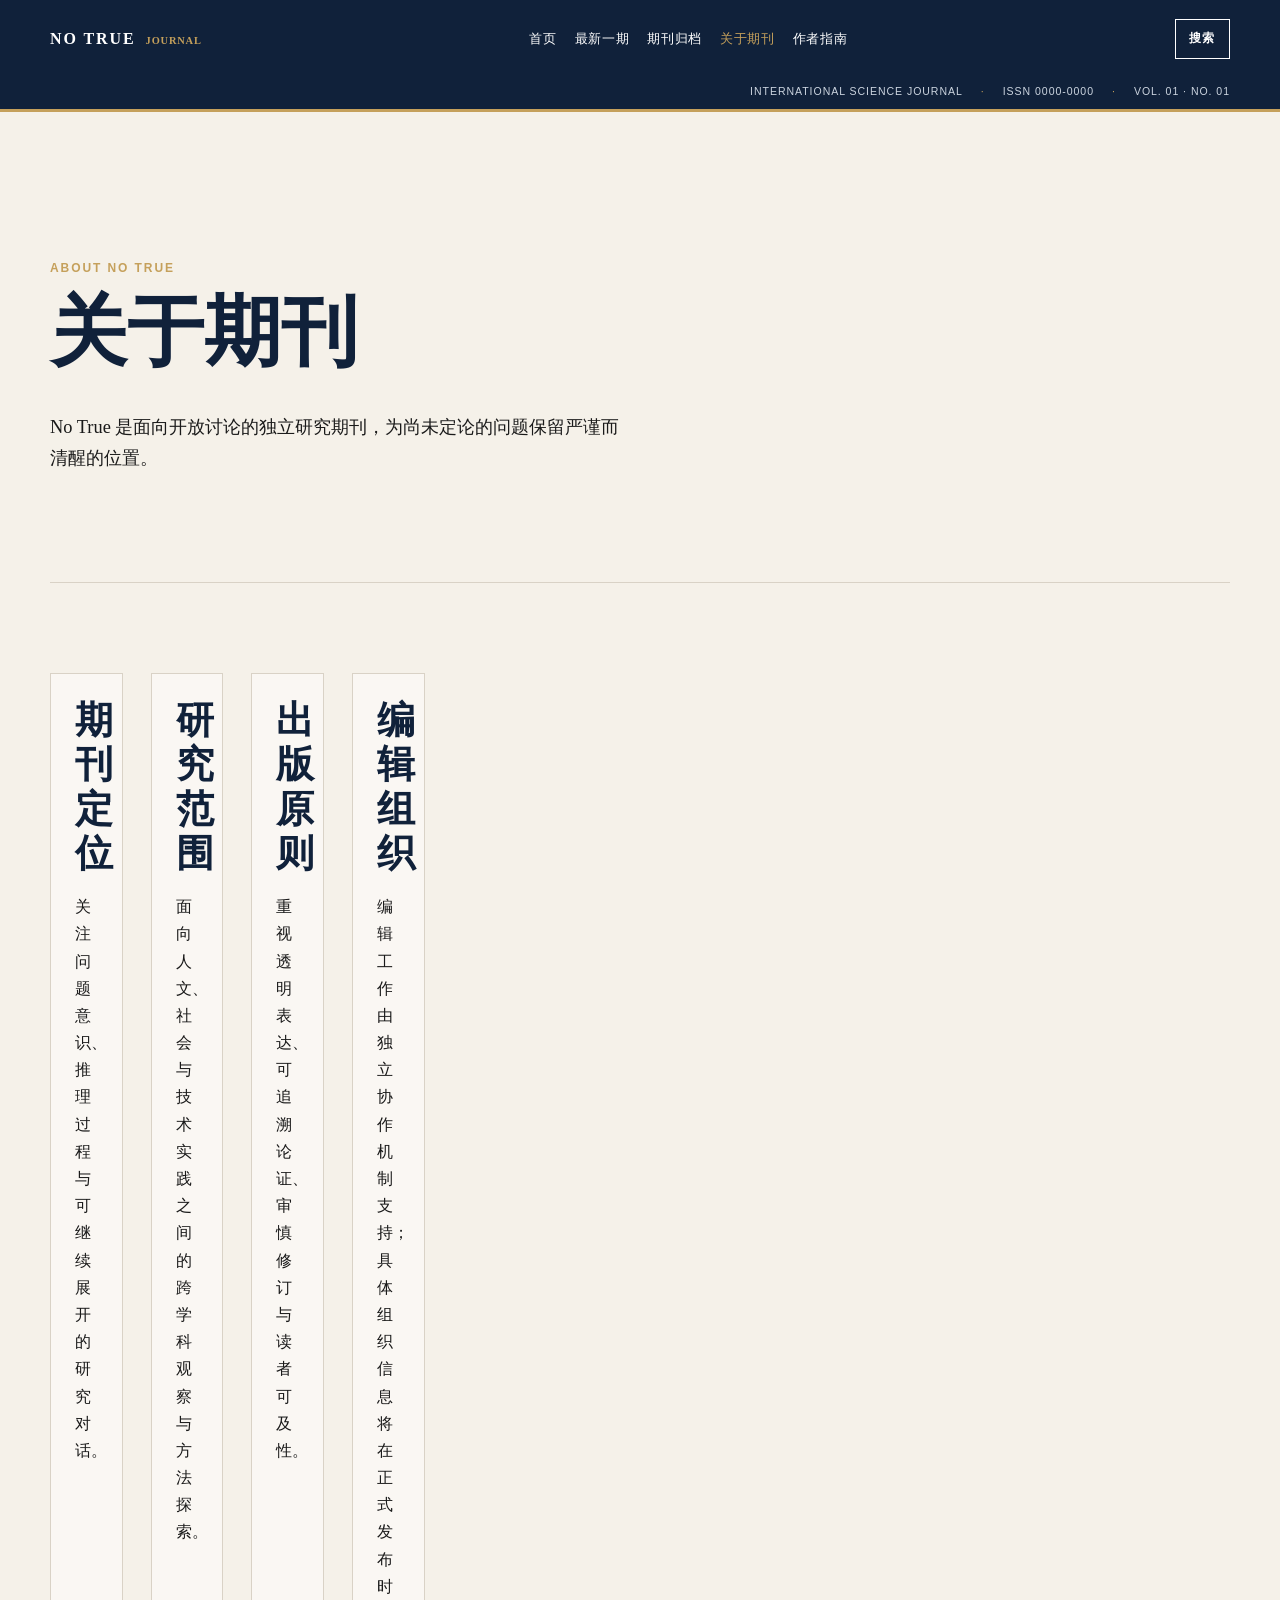
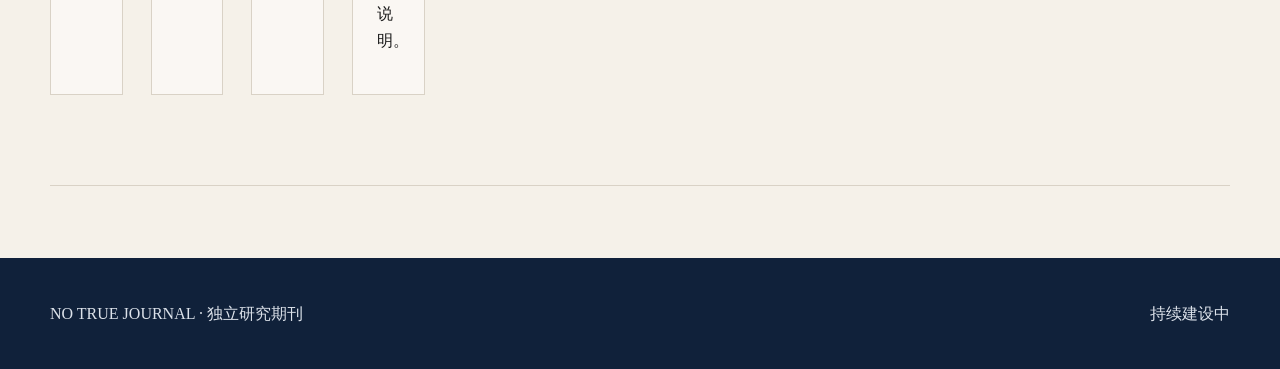
==== about.html @ ae7e33ab "本网站建站" ====
<!doctype html>
<html lang="zh-CN">
<head><meta charset="utf-8"><meta name="viewport" content="width=device-width, initial-scale=1"><meta name="description" content="关于 No True。"><title>关于期刊｜No True</title><link rel="stylesheet" href="assets/css/styles.css"></head>
<body>
  <header class="site-header"><div class="site-shell site-header__inner"><a class="site-brand" href="index.html" aria-label="No True 首页">NO TRUE <small>JOURNAL</small></a><nav class="site-nav" id="site-navigation" aria-label="主导航"><a href="index.html">首页</a><a href="current-issue.html">最新一期</a><a href="archive.html">期刊归档</a><a href="about.html" aria-current="page">关于期刊</a><a href="authors.html">作者指南</a></nav><div class="header-actions"><button class="search-toggle" type="button" data-search-toggle aria-expanded="false" aria-controls="site-search">搜索</button><button class="menu-toggle" type="button" data-menu-toggle aria-expanded="false" aria-controls="site-navigation">菜单</button></div></div><div class="journal-meta site-shell" aria-label="期刊出版信息"><span>International Science Journal</span><span>ISSN 0000-0000</span><span>Vol. 01 · No. 01</span></div></header>
  <div class="search-panel" id="site-search"><div class="site-shell"><form role="search"><label class="sr-only" for="site-search-input">站内搜索</label><input id="site-search-input" type="search" placeholder="内容上线后启用搜索" autocomplete="off"><button class="button" type="submit">搜索</button></form></div></div>
  <main class="site-shell"><section class="homepage-section" aria-labelledby="about-heading"><p class="eyebrow">About No True</p><h1 id="about-heading">关于期刊</h1><p class="lede">No True 是面向开放讨论的独立研究期刊，为尚未定论的问题保留严谨而清醒的位置。</p></section><section class="content-grid homepage-section homepage-section--rule" aria-label="期刊框架"><article class="card"><h2>期刊定位</h2><p>关注问题意识、推理过程与可继续展开的研究对话。</p></article><article class="card"><h2>研究范围</h2><p>面向人文、社会与技术实践之间的跨学科观察与方法探索。</p></article><article class="card"><h2>出版原则</h2><p>重视透明表达、可追溯论证、审慎修订与读者可及性。</p></article><article class="card"><h2>编辑组织</h2><p>编辑工作由独立协作机制支持；具体组织信息将在正式发布时说明。</p></article></section></main>
  <footer class="site-footer"><div class="site-shell site-footer__inner"><p>NO TRUE JOURNAL · 独立研究期刊</p><p>持续建设中</p></div></footer><button type="button" data-back-to-top aria-label="返回页面顶部">↑</button><p class="local-notice" data-local-notice hidden aria-live="polite" role="status"></p><script src="assets/js/main.js"></script>
</body></html>
---- assets/css/styles.css ----
:root {
  --navy: #10213a;
  --gold: #c5a05b;
  --paper: #f5f1e9;
  --ink: #1a1a1a;
  --muted: #667080;
  --rule: #d9d2c6;
  --content-width: 1180px;
}

* { box-sizing: border-box; }

html { scroll-behavior: smooth; }

body {
  margin: 0;
  min-width: 0;
  overflow-x: hidden;
  color: var(--ink);
  background: var(--paper);
  font-family: Georgia, "Times New Roman", "Noto Serif SC", serif;
  font-size: 16px;
  line-height: 1.7;
}

img, svg, video { display: block; max-width: 100%; }

a { color: inherit; text-decoration-thickness: 1px; text-underline-offset: 0.18em; }
a:hover { color: var(--gold); }

button, input, textarea, select { font: inherit; }
button { cursor: pointer; }

.site-shell, .page-container {
  width: min(100% - 40px, var(--content-width));
  margin-inline: auto;
}

.site-header {
  position: sticky;
  top: 0;
  z-index: 20;
  color: #fff;
  background: var(--navy);
  border-bottom: 3px solid var(--gold);
}

.site-header__inner {
  display: flex;
  align-items: center;
  justify-content: space-between;
  gap: 24px;
  min-height: 78px;
}

.header-actions { display: flex; align-items: center; gap: 8px; }

.site-brand {
  display: inline-flex;
  align-items: baseline;
  gap: 10px;
  color: #fff;
  font-family: Georgia, "Times New Roman", "Noto Serif SC", serif;
  font-weight: 800;
  letter-spacing: 0.12em;
  text-decoration: none;
  text-transform: uppercase;
}

.site-brand small { color: var(--gold); font-size: 0.65em; letter-spacing: 0.08em; }

.journal-meta {
  display: flex;
  justify-content: flex-end;
  gap: 18px;
  padding-block: 5px 8px;
  color: #cbd4df;
  font-family: Arial, "Microsoft YaHei", sans-serif;
  font-size: 0.66rem;
  letter-spacing: 0.09em;
  text-transform: uppercase;
}

.journal-meta span + span::before { content: "·"; margin-right: 18px; color: var(--gold); }

.site-nav { display: flex; align-items: center; gap: 18px; }
.site-nav a { color: #fff; font-family: Arial, "Microsoft YaHei", sans-serif; font-size: 0.84rem; letter-spacing: 0.05em; text-decoration: none; }
.site-nav a[aria-current="page"], .site-nav a:hover { color: var(--gold); }

.menu-toggle, .search-toggle, .button, [data-back-to-top] {
  border: 1px solid currentColor;
  border-radius: 0;
  padding: 0.55rem 0.85rem;
  color: var(--navy);
  background: transparent;
  font-family: Arial, "Microsoft YaHei", sans-serif;
  font-size: 0.78rem;
  font-weight: 700;
  letter-spacing: 0.08em;
  text-transform: uppercase;
}

.site-header .menu-toggle, .site-header .search-toggle { color: #fff; }
.button--gold, .button:hover, [data-back-to-top]:hover { color: var(--navy); background: var(--gold); border-color: var(--gold); }

.search-panel { display: none; border-bottom: 1px solid var(--rule); background: #fff; }
.search-panel.is-open { display: block; }
.search-panel form { display: flex; gap: 10px; padding-block: 18px; }
.search-panel input { flex: 1; min-width: 0; border: 1px solid var(--navy); padding: 0.65rem 0.8rem; }

main { padding-block: 56px 72px; }
.hero--dark {
  margin-top: -56px;
  padding-block: clamp(80px, 14vw, 180px);
  color: #fff;
  background: linear-gradient(120deg, #081426, var(--navy) 58%, #1d3555);
}
.hero--dark h1 { max-width: 14ch; color: #fff; }
.hero--dark .lede { color: #dce2ea; }
.hero--dark .button { display: inline-block; margin-top: 18px; text-decoration: none; }
.hero--dark .button--gold { border-color: var(--gold); }
.hero-masthead {
  margin: 0 0 0.2em;
  color: var(--gold);
  font-family: Georgia, "Times New Roman", "Noto Serif SC", serif;
  font-size: clamp(4.25rem, 13vw, 11rem);
  font-weight: 400;
  letter-spacing: -0.055em;
  line-height: 0.82;
}
.homepage-section { padding-block: clamp(48px, 7vw, 90px); }
.homepage-section--rule { border-block: 1px solid var(--rule); }
.section-heading { display: flex; align-items: end; justify-content: space-between; gap: 24px; margin-bottom: 28px; }
.section-heading > :last-child { max-width: 36ch; margin: 0; color: var(--muted); }
.issue-preview-grid { display: grid; grid-template-columns: repeat(3, minmax(0, 1fr)); gap: 20px; }
.issue-preview-grid .article-placeholder { display: grid; place-items: end start; min-height: 320px; color: var(--muted); font-family: Arial, "Microsoft YaHei", sans-serif; font-size: 0.86rem; letter-spacing: 0.1em; }
.field-intro { grid-column: span 5; }
.field-list { grid-column: 7 / span 6; display: grid; grid-template-columns: repeat(2, minmax(0, 1fr)); gap: 0; padding: 0; margin: 0; list-style: none; border-top: 1px solid var(--rule); }
.field-list li { padding: 16px 0; border-bottom: 1px solid var(--rule); font-family: Arial, "Microsoft YaHei", sans-serif; }
.field-list li:nth-child(odd) { padding-right: 18px; }
.publication-note { grid-column: 5 / span 8; padding: 24px; border-left: 3px solid var(--gold); background: rgba(255, 255, 255, 0.42); }
.publication-note p { margin-top: 0; }
.submission-call { padding-block: 48px; color: #fff; background: var(--navy); }
.submission-call__inner { display: flex; align-items: center; justify-content: space-between; gap: 36px; }
.submission-call h2 { color: #fff; }
.submission-call p:not(.eyebrow) { max-width: 60ch; margin-bottom: 0; color: #dce2ea; }
.submission-call .button { flex: 0 0 auto; color: #fff; text-decoration: none; }
.eyebrow { margin: 0 0 10px; color: var(--gold); font-family: Arial, "Microsoft YaHei", sans-serif; font-size: 0.75rem; font-weight: 700; letter-spacing: 0.16em; text-transform: uppercase; }
h1, h2, h3 { margin: 0 0 0.45em; color: var(--navy); line-height: 1.16; }
h1 { font-size: clamp(2.2rem, 6vw, 4.8rem); }
h2 { font-size: clamp(1.55rem, 3vw, 2.5rem); }
h3 { font-size: 1.2rem; }
.lede { max-width: 62ch; font-size: 1.15rem; }

.content-grid { display: grid; grid-template-columns: repeat(12, minmax(0, 1fr)); gap: 28px; }
.content-grid > * { min-width: 0; }
.article-placeholder {
  min-height: 260px;
  padding: 28px;
  border: 1px solid var(--rule);
  background: linear-gradient(135deg, rgba(197, 160, 91, 0.1), rgba(255, 255, 255, 0.65));
}
.article-placeholder::before { content: none; }

.card { padding: 24px; border: 1px solid var(--rule); background: rgba(255, 255, 255, 0.42); }
.issue-meta { color: var(--muted); font-family: Arial, "Microsoft YaHei", sans-serif; font-size: 0.82rem; }

.archive-filter { display: flex; flex-wrap: wrap; gap: 10px; }
[data-archive-filter] { border: 1px solid var(--navy); padding: 0.5rem 0.75rem; color: var(--navy); background: transparent; }
[data-archive-filter].is-active, [data-archive-filter]:hover { color: #fff; background: var(--navy); }

.site-footer { padding-block: 42px; color: #fff; background: var(--navy); }
.site-footer__inner { display: flex; justify-content: space-between; gap: 24px; }
.site-footer p { margin: 0; color: #dce2ea; }

[data-back-to-top] { position: fixed; right: 20px; bottom: 20px; z-index: 15; display: none; background: var(--paper); box-shadow: 0 4px 18px rgba(16, 33, 58, 0.18); }
[data-back-to-top].is-visible { display: block; }

.local-notice {
  position: fixed;
  left: 50%;
  bottom: 22px;
  z-index: 30;
  width: min(calc(100% - 40px), 560px);
  margin: 0;
  padding: 13px 18px;
  transform: translateX(-50%);
  border-left: 3px solid var(--gold);
  color: #fff;
  background: var(--navy);
  box-shadow: 0 8px 28px rgba(8, 20, 38, 0.28);
  font-family: Arial, "Microsoft YaHei", sans-serif;
  font-size: 0.88rem;
}

.sr-only { position: absolute; width: 1px; height: 1px; padding: 0; margin: -1px; overflow: hidden; clip: rect(0, 0, 0, 0); white-space: nowrap; border: 0; }

@media (max-width: 768px) {
  .site-shell, .page-container { width: min(100% - 28px, var(--content-width)); }
  .site-header__inner { min-height: 64px; gap: 12px; }
  .journal-meta { justify-content: flex-start; gap: 8px; padding-block: 2px 7px; font-size: 0.56rem; letter-spacing: 0.04em; }
  .journal-meta span + span::before { margin-right: 8px; }
  .site-nav { display: none; position: absolute; inset: 100% 0 auto; flex-direction: column; align-items: stretch; gap: 0; padding: 12px 14px 18px; background: var(--navy); border-bottom: 2px solid var(--gold); }
  .site-nav.is-open { display: flex; }
  .site-nav a { padding: 10px 0; }
  .content-grid { grid-template-columns: 1fr; gap: 20px; }
  .site-footer__inner { flex-direction: column; }
  .search-panel form { flex-direction: column; }
  main { padding-block: 36px 56px; }
  .hero--dark { margin-top: -36px; }
  .hero-masthead { font-size: clamp(4rem, 25vw, 6rem); }
  .section-heading, .submission-call__inner { align-items: flex-start; flex-direction: column; }
  .issue-preview-grid, .field-list { grid-template-columns: 1fr; }
  .field-intro, .field-list, .publication-note { grid-column: 1; }
}

@media (min-width: 769px) { .menu-toggle { display: none; } }
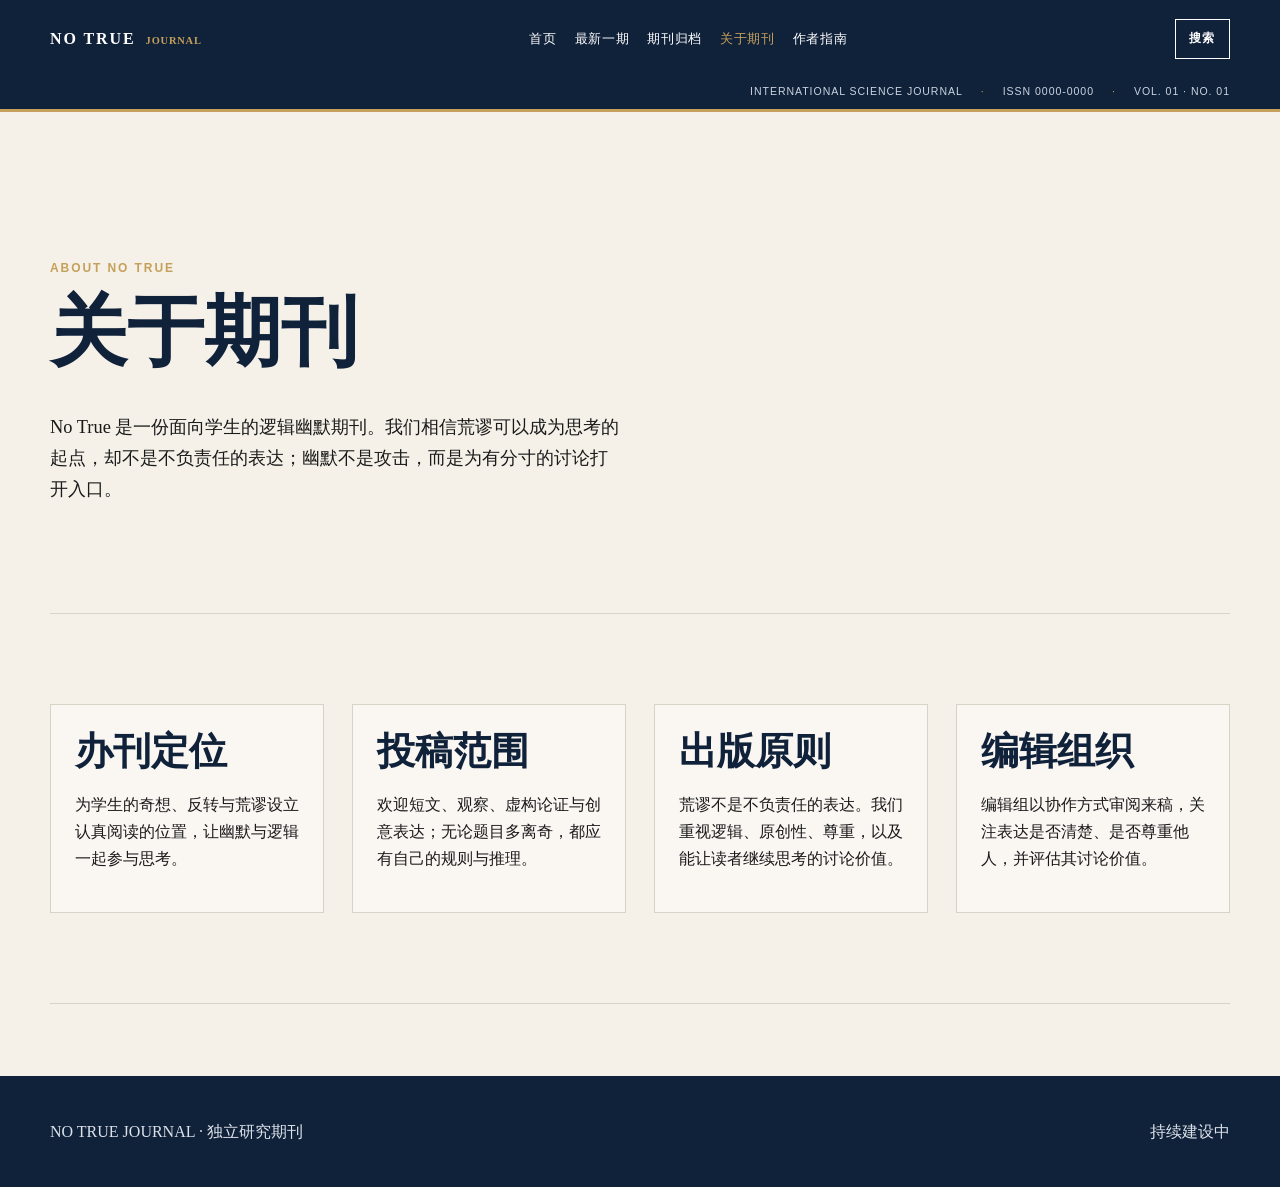
==== commit 7f6f5ff2: "修复一些已知问题" ====
--- a/about.html
+++ b/about.html
@@ -1,9 +1,9 @@
 <!doctype html>
 <html lang="zh-CN">
-<head><meta charset="utf-8"><meta name="viewport" content="width=device-width, initial-scale=1"><meta name="description" content="关于 No True。"><title>关于期刊｜No True</title><link rel="stylesheet" href="assets/css/styles.css"></head>
+<head><meta charset="utf-8"><meta name="viewport" content="width=device-width, initial-scale=1"><meta name="description" content="关于 No True 学生逻辑幽默期刊的办刊定位、投稿范围与编辑原则。"><title>关于期刊｜No True 学生逻辑幽默期刊</title><link rel="stylesheet" href="assets/css/styles.css"></head>
 <body>
   <header class="site-header"><div class="site-shell site-header__inner"><a class="site-brand" href="index.html" aria-label="No True 首页">NO TRUE <small>JOURNAL</small></a><nav class="site-nav" id="site-navigation" aria-label="主导航"><a href="index.html">首页</a><a href="current-issue.html">最新一期</a><a href="archive.html">期刊归档</a><a href="about.html" aria-current="page">关于期刊</a><a href="authors.html">作者指南</a></nav><div class="header-actions"><button class="search-toggle" type="button" data-search-toggle aria-expanded="false" aria-controls="site-search">搜索</button><button class="menu-toggle" type="button" data-menu-toggle aria-expanded="false" aria-controls="site-navigation">菜单</button></div></div><div class="journal-meta site-shell" aria-label="期刊出版信息"><span>International Science Journal</span><span>ISSN 0000-0000</span><span>Vol. 01 · No. 01</span></div></header>
   <div class="search-panel" id="site-search"><div class="site-shell"><form role="search"><label class="sr-only" for="site-search-input">站内搜索</label><input id="site-search-input" type="search" placeholder="内容上线后启用搜索" autocomplete="off"><button class="button" type="submit">搜索</button></form></div></div>
-  <main class="site-shell"><section class="homepage-section" aria-labelledby="about-heading"><p class="eyebrow">About No True</p><h1 id="about-heading">关于期刊</h1><p class="lede">No True 是面向开放讨论的独立研究期刊，为尚未定论的问题保留严谨而清醒的位置。</p></section><section class="content-grid homepage-section homepage-section--rule" aria-label="期刊框架"><article class="card"><h2>期刊定位</h2><p>关注问题意识、推理过程与可继续展开的研究对话。</p></article><article class="card"><h2>研究范围</h2><p>面向人文、社会与技术实践之间的跨学科观察与方法探索。</p></article><article class="card"><h2>出版原则</h2><p>重视透明表达、可追溯论证、审慎修订与读者可及性。</p></article><article class="card"><h2>编辑组织</h2><p>编辑工作由独立协作机制支持；具体组织信息将在正式发布时说明。</p></article></section></main>
+  <main class="site-shell"><section class="homepage-section" aria-labelledby="about-heading"><p class="eyebrow">About No True</p><h1 id="about-heading">关于期刊</h1><p class="lede">No True 是一份面向学生的逻辑幽默期刊。我们相信荒谬可以成为思考的起点，却不是不负责任的表达；幽默不是攻击，而是为有分寸的讨论打开入口。</p></section><section class="content-grid homepage-section homepage-section--rule" aria-label="期刊框架"><article class="card"><h2>办刊定位</h2><p>为学生的奇想、反转与荒谬设立认真阅读的位置，让幽默与逻辑一起参与思考。</p></article><article class="card"><h2>投稿范围</h2><p>欢迎短文、观察、虚构论证与创意表达；无论题目多离奇，都应有自己的规则与推理。</p></article><article class="card"><h2>出版原则</h2><p>荒谬不是不负责任的表达。我们重视逻辑、原创性、尊重，以及能让读者继续思考的讨论价值。</p></article><article class="card"><h2>编辑组织</h2><p>编辑组以协作方式审阅来稿，关注表达是否清楚、是否尊重他人，并评估其讨论价值。</p></article></section></main>
   <footer class="site-footer"><div class="site-shell site-footer__inner"><p>NO TRUE JOURNAL · 独立研究期刊</p><p>持续建设中</p></div></footer><button type="button" data-back-to-top aria-label="返回页面顶部">↑</button><p class="local-notice" data-local-notice hidden aria-live="polite" role="status"></p><script src="assets/js/main.js"></script>
 </body></html>
--- a/assets/css/styles.css
+++ b/assets/css/styles.css
@@ -154,6 +154,7 @@
 
 .content-grid { display: grid; grid-template-columns: repeat(12, minmax(0, 1fr)); gap: 28px; }
 .content-grid > * { min-width: 0; }
+.content-grid > .card { grid-column: span 3; }
 .article-placeholder {
   min-height: 260px;
   padding: 28px;
@@ -204,6 +205,7 @@
   .site-nav.is-open { display: flex; }
   .site-nav a { padding: 10px 0; }
   .content-grid { grid-template-columns: 1fr; gap: 20px; }
+  .content-grid > .card { grid-column: auto; }
   .site-footer__inner { flex-direction: column; }
   .search-panel form { flex-direction: column; }
   main { padding-block: 36px 56px; }
@@ -214,4 +216,8 @@
   .field-intro, .field-list, .publication-note { grid-column: 1; }
 }
 
+@media (min-width: 769px) and (max-width: 1080px) {
+  .content-grid > .card { grid-column: span 6; }
+}
+
 @media (min-width: 769px) { .menu-toggle { display: none; } }
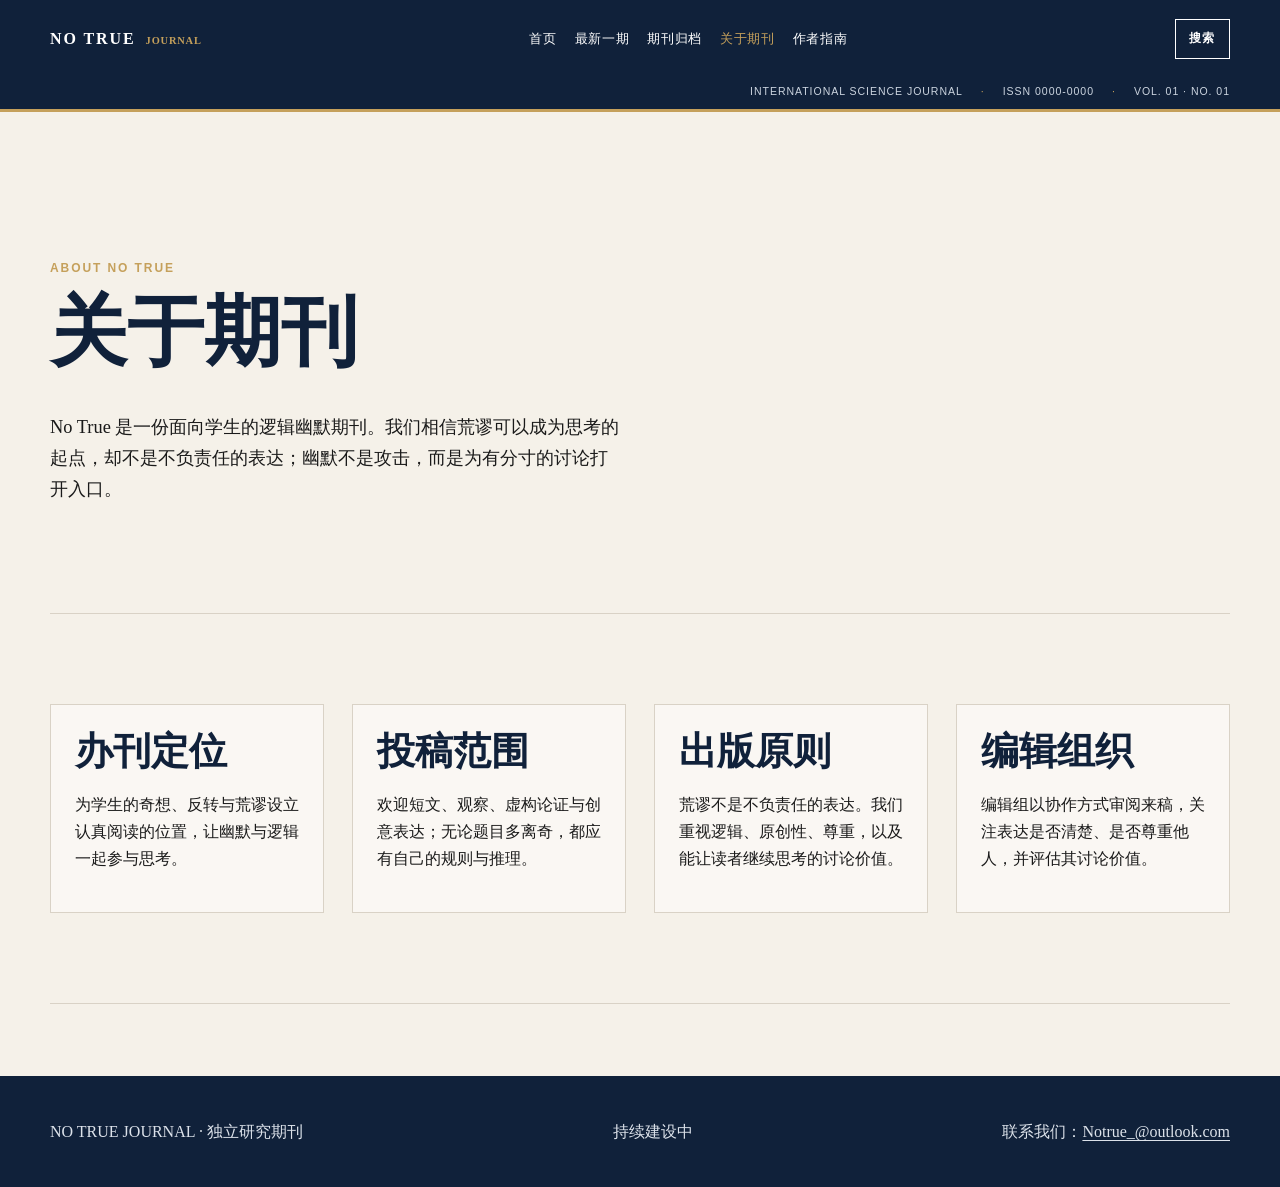
==== commit 70dfcc39: "修复一些已知问题" ====
--- a/about.html
+++ b/about.html
@@ -5,5 +5,5 @@
   <header class="site-header"><div class="site-shell site-header__inner"><a class="site-brand" href="index.html" aria-label="No True 首页">NO TRUE <small>JOURNAL</small></a><nav class="site-nav" id="site-navigation" aria-label="主导航"><a href="index.html">首页</a><a href="current-issue.html">最新一期</a><a href="archive.html">期刊归档</a><a href="about.html" aria-current="page">关于期刊</a><a href="authors.html">作者指南</a></nav><div class="header-actions"><button class="search-toggle" type="button" data-search-toggle aria-expanded="false" aria-controls="site-search">搜索</button><button class="menu-toggle" type="button" data-menu-toggle aria-expanded="false" aria-controls="site-navigation">菜单</button></div></div><div class="journal-meta site-shell" aria-label="期刊出版信息"><span>International Science Journal</span><span>ISSN 0000-0000</span><span>Vol. 01 · No. 01</span></div></header>
   <div class="search-panel" id="site-search"><div class="site-shell"><form role="search"><label class="sr-only" for="site-search-input">站内搜索</label><input id="site-search-input" type="search" placeholder="内容上线后启用搜索" autocomplete="off"><button class="button" type="submit">搜索</button></form></div></div>
   <main class="site-shell"><section class="homepage-section" aria-labelledby="about-heading"><p class="eyebrow">About No True</p><h1 id="about-heading">关于期刊</h1><p class="lede">No True 是一份面向学生的逻辑幽默期刊。我们相信荒谬可以成为思考的起点，却不是不负责任的表达；幽默不是攻击，而是为有分寸的讨论打开入口。</p></section><section class="content-grid homepage-section homepage-section--rule" aria-label="期刊框架"><article class="card"><h2>办刊定位</h2><p>为学生的奇想、反转与荒谬设立认真阅读的位置，让幽默与逻辑一起参与思考。</p></article><article class="card"><h2>投稿范围</h2><p>欢迎短文、观察、虚构论证与创意表达；无论题目多离奇，都应有自己的规则与推理。</p></article><article class="card"><h2>出版原则</h2><p>荒谬不是不负责任的表达。我们重视逻辑、原创性、尊重，以及能让读者继续思考的讨论价值。</p></article><article class="card"><h2>编辑组织</h2><p>编辑组以协作方式审阅来稿，关注表达是否清楚、是否尊重他人，并评估其讨论价值。</p></article></section></main>
-  <footer class="site-footer"><div class="site-shell site-footer__inner"><p>NO TRUE JOURNAL · 独立研究期刊</p><p>持续建设中</p></div></footer><button type="button" data-back-to-top aria-label="返回页面顶部">↑</button><p class="local-notice" data-local-notice hidden aria-live="polite" role="status"></p><script src="assets/js/main.js"></script>
+  <footer class="site-footer"><div class="site-shell site-footer__inner"><p>NO TRUE JOURNAL · 独立研究期刊</p><p>持续建设中</p><p>联系我们：<a href="mailto:Notrue_@outlook.com">Notrue_@outlook.com</a></p></div></footer><button type="button" data-back-to-top aria-label="返回页面顶部">↑</button><p class="local-notice" data-local-notice hidden aria-live="polite" role="status"></p><script src="assets/js/main.js"></script>
 </body></html>
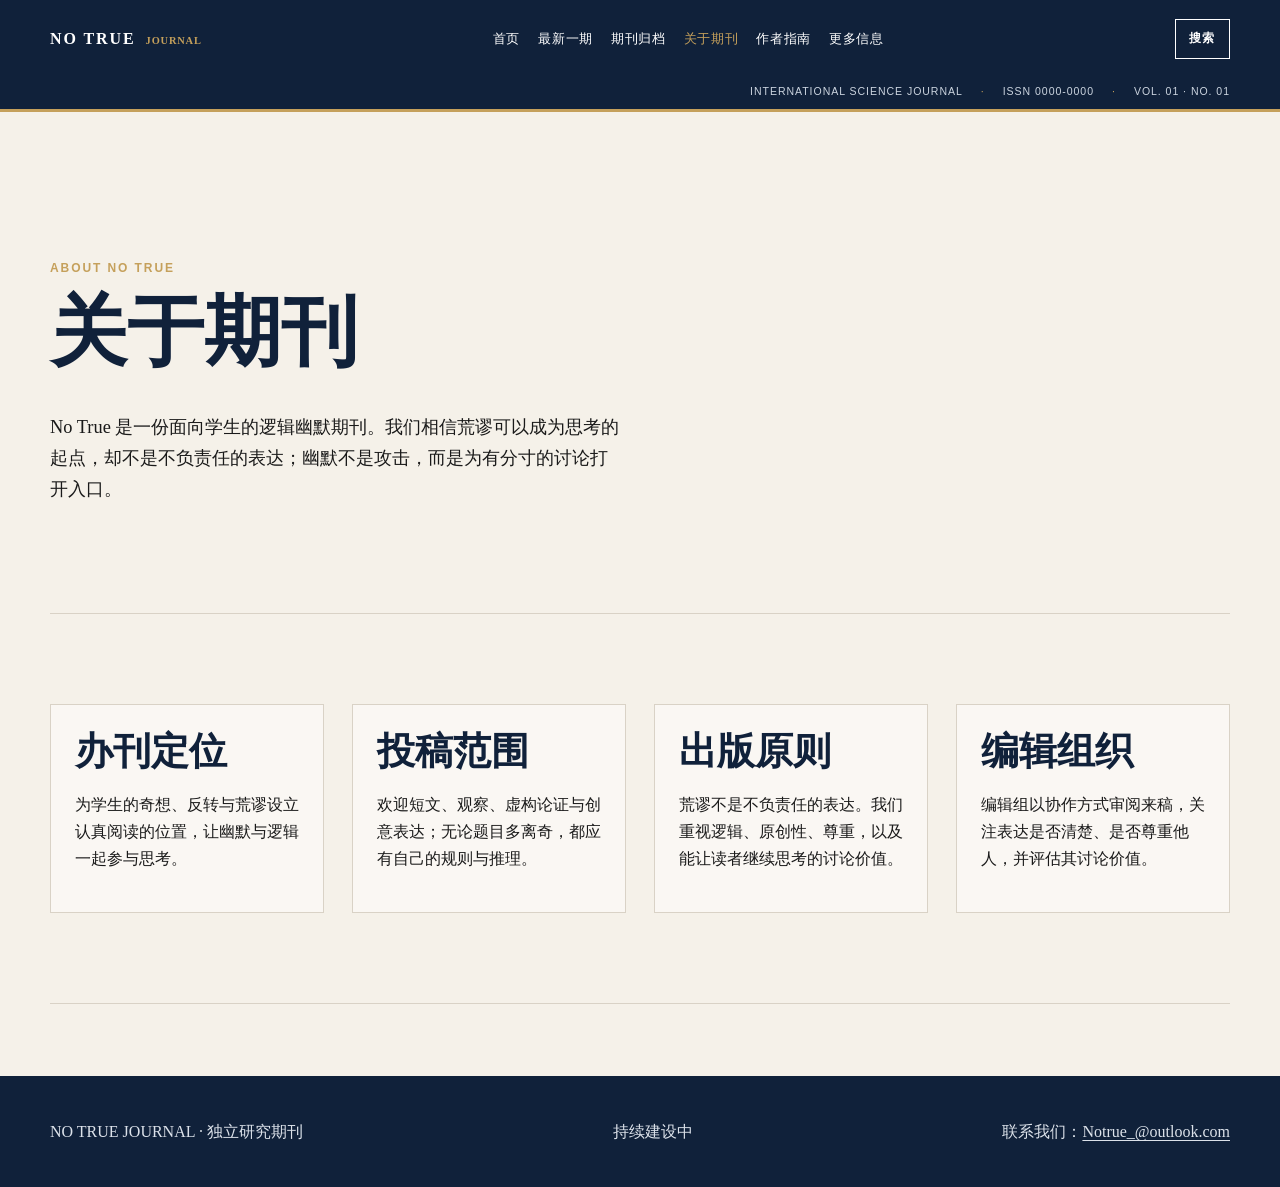
==== commit 4d7074d8: "修复一些已知问题" ====
--- a/about.html
+++ b/about.html
@@ -2,7 +2,7 @@
 <html lang="zh-CN">
 <head><meta charset="utf-8"><meta name="viewport" content="width=device-width, initial-scale=1"><meta name="description" content="关于 No True 学生逻辑幽默期刊的办刊定位、投稿范围与编辑原则。"><title>关于期刊｜No True 学生逻辑幽默期刊</title><link rel="stylesheet" href="assets/css/styles.css"></head>
 <body>
-  <header class="site-header"><div class="site-shell site-header__inner"><a class="site-brand" href="index.html" aria-label="No True 首页">NO TRUE <small>JOURNAL</small></a><nav class="site-nav" id="site-navigation" aria-label="主导航"><a href="index.html">首页</a><a href="current-issue.html">最新一期</a><a href="archive.html">期刊归档</a><a href="about.html" aria-current="page">关于期刊</a><a href="authors.html">作者指南</a></nav><div class="header-actions"><button class="search-toggle" type="button" data-search-toggle aria-expanded="false" aria-controls="site-search">搜索</button><button class="menu-toggle" type="button" data-menu-toggle aria-expanded="false" aria-controls="site-navigation">菜单</button></div></div><div class="journal-meta site-shell" aria-label="期刊出版信息"><span>International Science Journal</span><span>ISSN 0000-0000</span><span>Vol. 01 · No. 01</span></div></header>
+  <header class="site-header"><div class="site-shell site-header__inner"><a class="site-brand" href="index.html" aria-label="No True 首页">NO TRUE <small>JOURNAL</small></a><nav class="site-nav" id="site-navigation" aria-label="主导航"><a href="index.html">首页</a><a href="current-issue.html">最新一期</a><a href="archive.html">期刊归档</a><a href="about.html" aria-current="page">关于期刊</a><a href="authors.html">作者指南</a><a href="more-info.html">更多信息</a></nav><div class="header-actions"><button class="search-toggle" type="button" data-search-toggle aria-expanded="false" aria-controls="site-search">搜索</button><button class="menu-toggle" type="button" data-menu-toggle aria-expanded="false" aria-controls="site-navigation">菜单</button></div></div><div class="journal-meta site-shell" aria-label="期刊出版信息"><span>International Science Journal</span><span>ISSN 0000-0000</span><span>Vol. 01 · No. 01</span></div></header>
   <div class="search-panel" id="site-search"><div class="site-shell"><form role="search"><label class="sr-only" for="site-search-input">站内搜索</label><input id="site-search-input" type="search" placeholder="内容上线后启用搜索" autocomplete="off"><button class="button" type="submit">搜索</button></form></div></div>
   <main class="site-shell"><section class="homepage-section" aria-labelledby="about-heading"><p class="eyebrow">About No True</p><h1 id="about-heading">关于期刊</h1><p class="lede">No True 是一份面向学生的逻辑幽默期刊。我们相信荒谬可以成为思考的起点，却不是不负责任的表达；幽默不是攻击，而是为有分寸的讨论打开入口。</p></section><section class="content-grid homepage-section homepage-section--rule" aria-label="期刊框架"><article class="card"><h2>办刊定位</h2><p>为学生的奇想、反转与荒谬设立认真阅读的位置，让幽默与逻辑一起参与思考。</p></article><article class="card"><h2>投稿范围</h2><p>欢迎短文、观察、虚构论证与创意表达；无论题目多离奇，都应有自己的规则与推理。</p></article><article class="card"><h2>出版原则</h2><p>荒谬不是不负责任的表达。我们重视逻辑、原创性、尊重，以及能让读者继续思考的讨论价值。</p></article><article class="card"><h2>编辑组织</h2><p>编辑组以协作方式审阅来稿，关注表达是否清楚、是否尊重他人，并评估其讨论价值。</p></article></section></main>
   <footer class="site-footer"><div class="site-shell site-footer__inner"><p>NO TRUE JOURNAL · 独立研究期刊</p><p>持续建设中</p><p>联系我们：<a href="mailto:Notrue_@outlook.com">Notrue_@outlook.com</a></p></div></footer><button type="button" data-back-to-top aria-label="返回页面顶部">↑</button><p class="local-notice" data-local-notice hidden aria-live="polite" role="status"></p><script src="assets/js/main.js"></script>
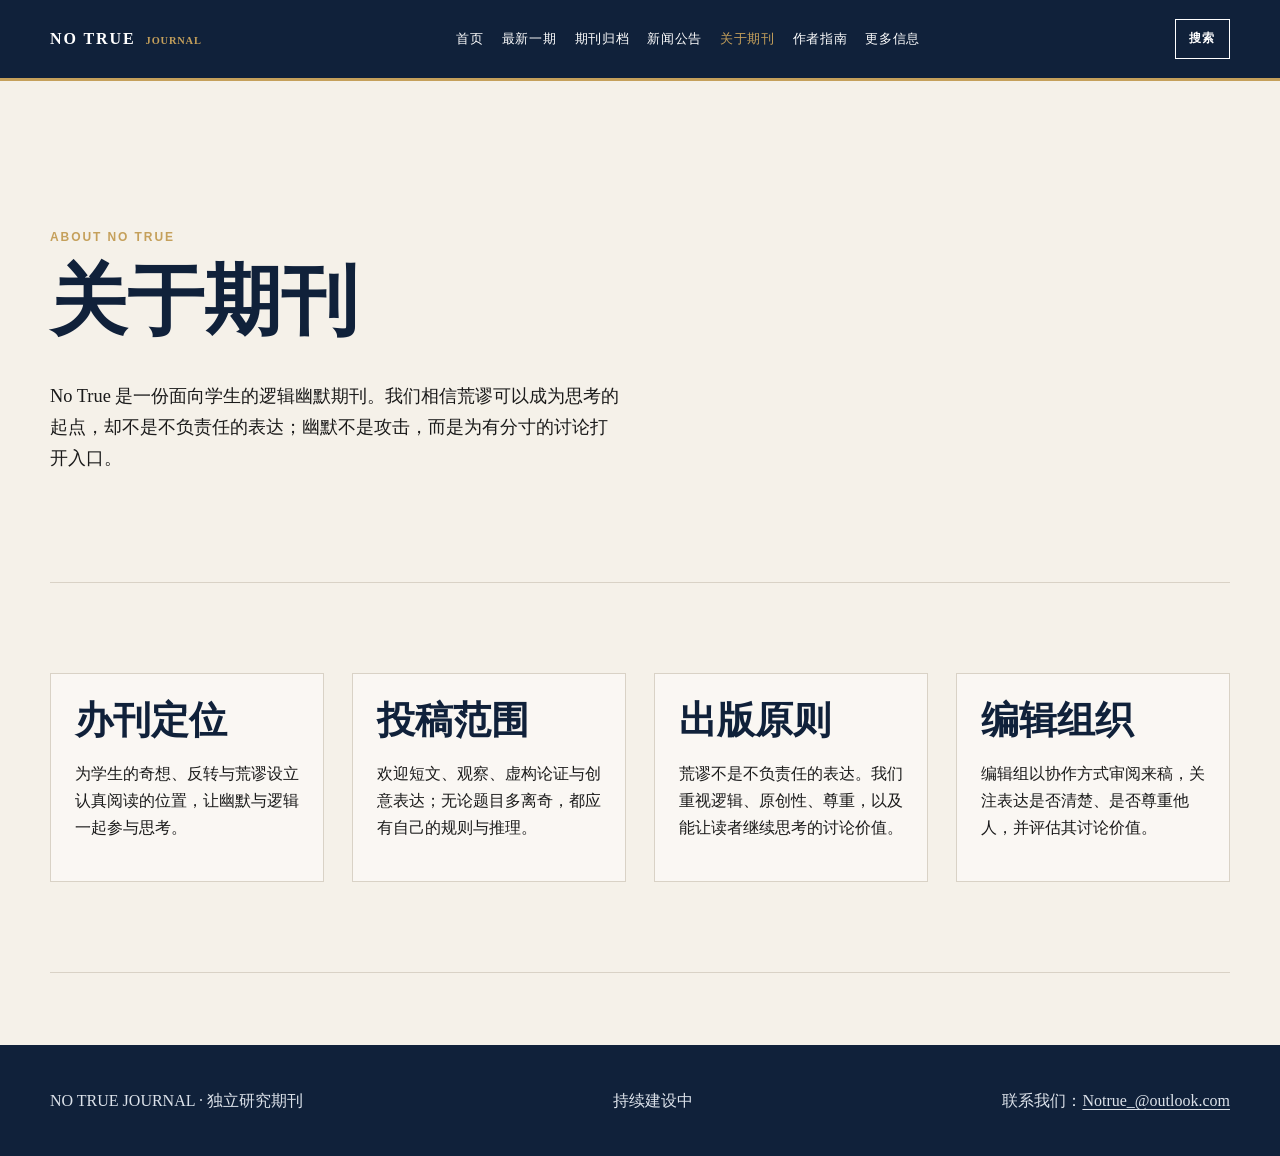
==== commit 23cab975: "修复一些已知问题" ====
--- a/about.html
+++ b/about.html
@@ -2,7 +2,7 @@
 <html lang="zh-CN">
 <head><meta charset="utf-8"><meta name="viewport" content="width=device-width, initial-scale=1"><meta name="description" content="关于 No True 学生逻辑幽默期刊的办刊定位、投稿范围与编辑原则。"><title>关于期刊｜No True 学生逻辑幽默期刊</title><link rel="stylesheet" href="assets/css/styles.css"></head>
 <body>
-  <header class="site-header"><div class="site-shell site-header__inner"><a class="site-brand" href="index.html" aria-label="No True 首页">NO TRUE <small>JOURNAL</small></a><nav class="site-nav" id="site-navigation" aria-label="主导航"><a href="index.html">首页</a><a href="current-issue.html">最新一期</a><a href="archive.html">期刊归档</a><a href="about.html" aria-current="page">关于期刊</a><a href="authors.html">作者指南</a><a href="more-info.html">更多信息</a></nav><div class="header-actions"><button class="search-toggle" type="button" data-search-toggle aria-expanded="false" aria-controls="site-search">搜索</button><button class="menu-toggle" type="button" data-menu-toggle aria-expanded="false" aria-controls="site-navigation">菜单</button></div></div><div class="journal-meta site-shell" aria-label="期刊出版信息"><span>International Science Journal</span><span>ISSN 0000-0000</span><span>Vol. 01 · No. 01</span></div></header>
+  <header class="site-header"><div class="site-shell site-header__inner"><a class="site-brand" href="index.html" aria-label="No True 首页">NO TRUE <small>JOURNAL</small></a><nav class="site-nav" id="site-navigation" aria-label="主导航"><a href="index.html">首页</a><a href="current-issue.html">最新一期</a><a href="archive.html">期刊归档</a><a href="news.html">新闻公告</a><a href="about.html" aria-current="page">关于期刊</a><a href="authors.html">作者指南</a><a href="more-info.html">更多信息</a></nav><div class="header-actions"><button class="search-toggle" type="button" data-search-toggle aria-expanded="false" aria-controls="site-search">搜索</button><button class="menu-toggle" type="button" data-menu-toggle aria-expanded="false" aria-controls="site-navigation">菜单</button></div></div></header>
   <div class="search-panel" id="site-search"><div class="site-shell"><form role="search"><label class="sr-only" for="site-search-input">站内搜索</label><input id="site-search-input" type="search" placeholder="内容上线后启用搜索" autocomplete="off"><button class="button" type="submit">搜索</button></form></div></div>
   <main class="site-shell"><section class="homepage-section" aria-labelledby="about-heading"><p class="eyebrow">About No True</p><h1 id="about-heading">关于期刊</h1><p class="lede">No True 是一份面向学生的逻辑幽默期刊。我们相信荒谬可以成为思考的起点，却不是不负责任的表达；幽默不是攻击，而是为有分寸的讨论打开入口。</p></section><section class="content-grid homepage-section homepage-section--rule" aria-label="期刊框架"><article class="card"><h2>办刊定位</h2><p>为学生的奇想、反转与荒谬设立认真阅读的位置，让幽默与逻辑一起参与思考。</p></article><article class="card"><h2>投稿范围</h2><p>欢迎短文、观察、虚构论证与创意表达；无论题目多离奇，都应有自己的规则与推理。</p></article><article class="card"><h2>出版原则</h2><p>荒谬不是不负责任的表达。我们重视逻辑、原创性、尊重，以及能让读者继续思考的讨论价值。</p></article><article class="card"><h2>编辑组织</h2><p>编辑组以协作方式审阅来稿，关注表达是否清楚、是否尊重他人，并评估其讨论价值。</p></article></section></main>
   <footer class="site-footer"><div class="site-shell site-footer__inner"><p>NO TRUE JOURNAL · 独立研究期刊</p><p>持续建设中</p><p>联系我们：<a href="mailto:Notrue_@outlook.com">Notrue_@outlook.com</a></p></div></footer><button type="button" data-back-to-top aria-label="返回页面顶部">↑</button><p class="local-notice" data-local-notice hidden aria-live="polite" role="status"></p><script src="assets/js/main.js"></script>
--- a/assets/css/styles.css
+++ b/assets/css/styles.css
@@ -106,7 +106,15 @@
 .search-panel { display: none; border-bottom: 1px solid var(--rule); background: #fff; }
 .search-panel.is-open { display: block; }
 .search-panel form { display: flex; gap: 10px; padding-block: 18px; }
-.search-panel input { flex: 1; min-width: 0; border: 1px solid var(--navy); padding: 0.65rem 0.8rem; }
+.search-panel input, .search-category { min-width: 0; border: 1px solid var(--navy); padding: 0.65rem 0.8rem; color: var(--ink); background: #fff; }
+.search-panel input { flex: 1; }
+.search-category { flex: 0 0 130px; font-family: Arial, "Microsoft YaHei", sans-serif; }
+.search-results { padding: 0 0 18px; }
+.search-result { display: grid; grid-template-columns: auto 1fr; gap: 12px; padding: 14px 0; border-top: 1px solid var(--rule); text-decoration: none; }
+.search-result__type { align-self: start; padding: 2px 7px; color: var(--navy); background: rgba(197, 160, 91, 0.24); font-family: Arial, "Microsoft YaHei", sans-serif; font-size: 0.72rem; font-weight: 700; }
+.search-result strong, .search-result small { display: block; }
+.search-result small { margin-top: 3px; color: var(--muted); }
+.search-empty { margin: 0; padding: 14px 0; border-top: 1px solid var(--rule); color: var(--muted); }
 
 main { padding-block: 56px 72px; }
 .hero--dark {
@@ -152,6 +160,17 @@
 h3 { font-size: 1.2rem; }
 .lede { max-width: 62ch; font-size: 1.15rem; }
 
+.page-heading { padding-block: 8px 44px; border-bottom: 1px solid var(--rule); }
+.news-page { padding-block: 72px; }
+.news-list { max-width: 820px; }
+.news-card { padding: 28px 0; border-bottom: 1px solid var(--rule); }
+.news-card h2 { font-size: clamp(1.45rem, 3vw, 2.2rem); }
+.news-card h2 a, .text-link { text-decoration: none; }
+.news-card p:not(.issue-meta) { max-width: 58ch; }
+.news-article { max-width: 780px; }
+.news-article h1 { max-width: 16ch; }
+.news-article__body { margin-top: 36px; padding-top: 24px; border-top: 3px solid var(--gold); font-size: 1.12rem; }
+
 .content-grid { display: grid; grid-template-columns: repeat(12, minmax(0, 1fr)); gap: 28px; }
 .content-grid > * { min-width: 0; }
 .content-grid > .card { grid-column: span 3; }
@@ -208,6 +227,7 @@
   .content-grid > .card { grid-column: auto; }
   .site-footer__inner { flex-direction: column; }
   .search-panel form { flex-direction: column; }
+  .search-category { flex-basis: auto; }
   main { padding-block: 36px 56px; }
   .hero--dark { margin-top: -36px; }
   .hero-masthead { font-size: clamp(4rem, 25vw, 6rem); }
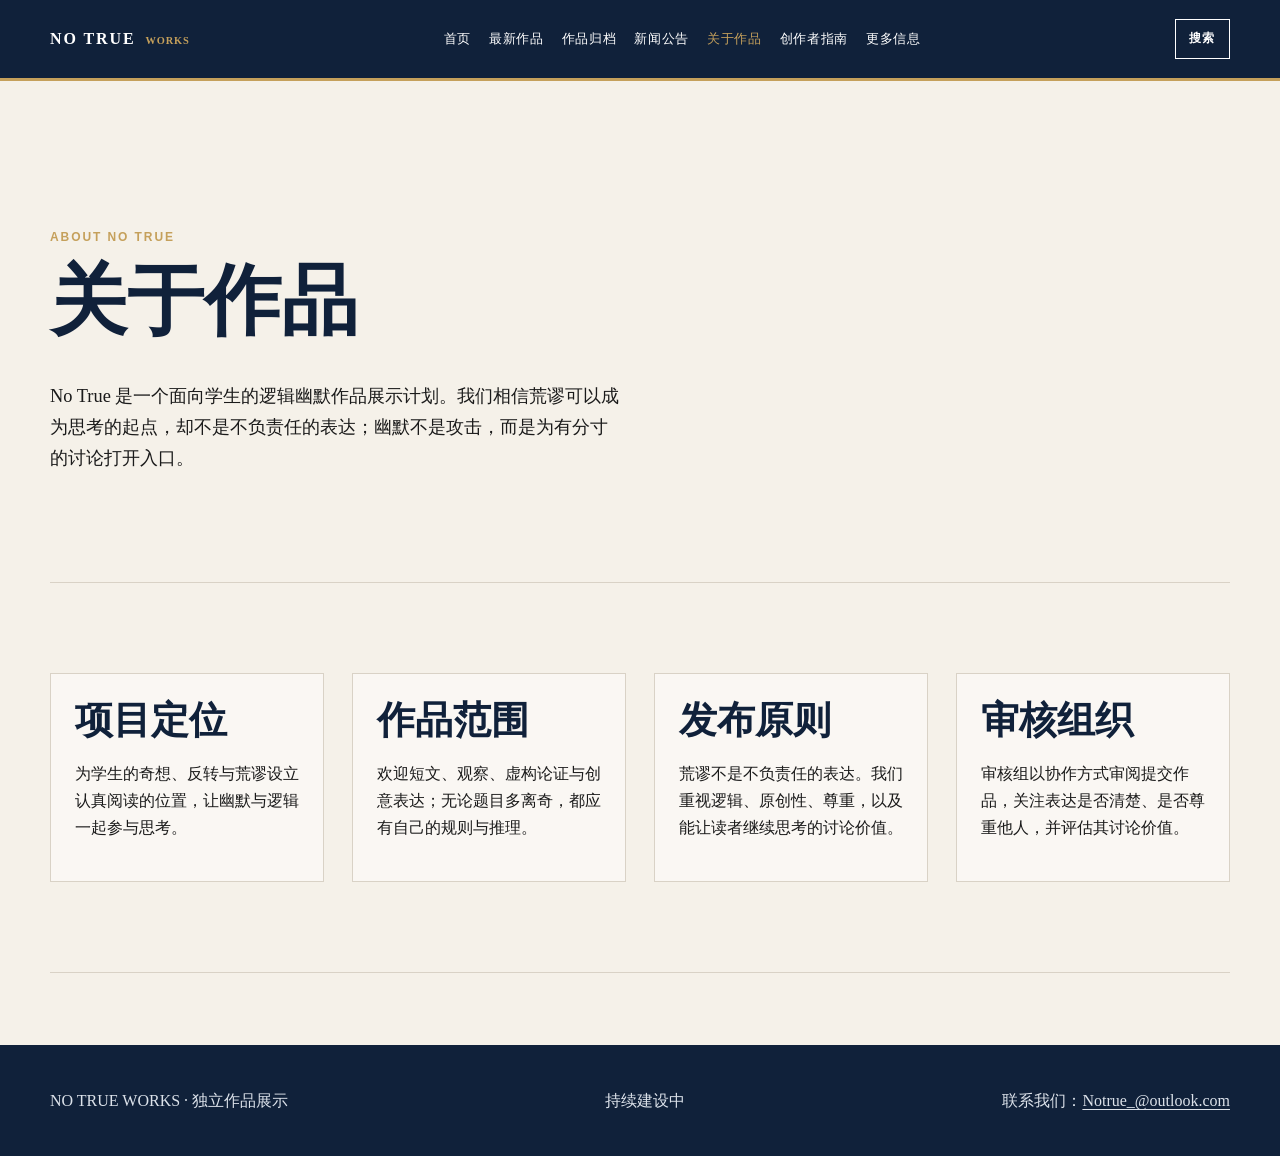
==== commit b1a155e8: "修复一些已知问题" ====
--- a/about.html
+++ b/about.html
@@ -1,9 +1,9 @@
 <!doctype html>
 <html lang="zh-CN">
-<head><meta charset="utf-8"><meta name="viewport" content="width=device-width, initial-scale=1"><meta name="description" content="关于 No True 学生逻辑幽默期刊的办刊定位、投稿范围与编辑原则。"><title>关于期刊｜No True 学生逻辑幽默期刊</title><link rel="stylesheet" href="assets/css/styles.css"></head>
+<head><meta charset="utf-8"><meta name="viewport" content="width=device-width, initial-scale=1"><meta name="description" content="关于 No True 学生逻辑幽默作品的项目定位、作品范围与审核原则。"><title>关于作品｜No True 学生逻辑幽默作品</title><link rel="stylesheet" href="assets/css/styles.css"></head>
 <body>
-  <header class="site-header"><div class="site-shell site-header__inner"><a class="site-brand" href="index.html" aria-label="No True 首页">NO TRUE <small>JOURNAL</small></a><nav class="site-nav" id="site-navigation" aria-label="主导航"><a href="index.html">首页</a><a href="current-issue.html">最新一期</a><a href="archive.html">期刊归档</a><a href="news.html">新闻公告</a><a href="about.html" aria-current="page">关于期刊</a><a href="authors.html">作者指南</a><a href="more-info.html">更多信息</a></nav><div class="header-actions"><button class="search-toggle" type="button" data-search-toggle aria-expanded="false" aria-controls="site-search">搜索</button><button class="menu-toggle" type="button" data-menu-toggle aria-expanded="false" aria-controls="site-navigation">菜单</button></div></div></header>
+  <header class="site-header"><div class="site-shell site-header__inner"><a class="site-brand" href="index.html" aria-label="No True 首页">NO TRUE <small>WORKS</small></a><nav class="site-nav" id="site-navigation" aria-label="主导航"><a href="index.html">首页</a><a href="current-issue.html">最新作品</a><a href="archive.html">作品归档</a><a href="news.html">新闻公告</a><a href="about.html" aria-current="page">关于作品</a><a href="authors.html">创作者指南</a><a href="more-info.html">更多信息</a></nav><div class="header-actions"><button class="search-toggle" type="button" data-search-toggle aria-expanded="false" aria-controls="site-search">搜索</button><button class="menu-toggle" type="button" data-menu-toggle aria-expanded="false" aria-controls="site-navigation">菜单</button></div></div></header>
   <div class="search-panel" id="site-search"><div class="site-shell"><form role="search"><label class="sr-only" for="site-search-input">站内搜索</label><input id="site-search-input" type="search" placeholder="内容上线后启用搜索" autocomplete="off"><button class="button" type="submit">搜索</button></form></div></div>
-  <main class="site-shell"><section class="homepage-section" aria-labelledby="about-heading"><p class="eyebrow">About No True</p><h1 id="about-heading">关于期刊</h1><p class="lede">No True 是一份面向学生的逻辑幽默期刊。我们相信荒谬可以成为思考的起点，却不是不负责任的表达；幽默不是攻击，而是为有分寸的讨论打开入口。</p></section><section class="content-grid homepage-section homepage-section--rule" aria-label="期刊框架"><article class="card"><h2>办刊定位</h2><p>为学生的奇想、反转与荒谬设立认真阅读的位置，让幽默与逻辑一起参与思考。</p></article><article class="card"><h2>投稿范围</h2><p>欢迎短文、观察、虚构论证与创意表达；无论题目多离奇，都应有自己的规则与推理。</p></article><article class="card"><h2>出版原则</h2><p>荒谬不是不负责任的表达。我们重视逻辑、原创性、尊重，以及能让读者继续思考的讨论价值。</p></article><article class="card"><h2>编辑组织</h2><p>编辑组以协作方式审阅来稿，关注表达是否清楚、是否尊重他人，并评估其讨论价值。</p></article></section></main>
-  <footer class="site-footer"><div class="site-shell site-footer__inner"><p>NO TRUE JOURNAL · 独立研究期刊</p><p>持续建设中</p><p>联系我们：<a href="mailto:Notrue_@outlook.com">Notrue_@outlook.com</a></p></div></footer><button type="button" data-back-to-top aria-label="返回页面顶部">↑</button><p class="local-notice" data-local-notice hidden aria-live="polite" role="status"></p><script src="assets/js/main.js"></script>
+  <main class="site-shell"><section class="homepage-section" aria-labelledby="about-heading"><p class="eyebrow">About No True</p><h1 id="about-heading">关于作品</h1><p class="lede">No True 是一个面向学生的逻辑幽默作品展示计划。我们相信荒谬可以成为思考的起点，却不是不负责任的表达；幽默不是攻击，而是为有分寸的讨论打开入口。</p></section><section class="content-grid homepage-section homepage-section--rule" aria-label="项目框架"><article class="card"><h2>项目定位</h2><p>为学生的奇想、反转与荒谬设立认真阅读的位置，让幽默与逻辑一起参与思考。</p></article><article class="card"><h2>作品范围</h2><p>欢迎短文、观察、虚构论证与创意表达；无论题目多离奇，都应有自己的规则与推理。</p></article><article class="card"><h2>发布原则</h2><p>荒谬不是不负责任的表达。我们重视逻辑、原创性、尊重，以及能让读者继续思考的讨论价值。</p></article><article class="card"><h2>审核组织</h2><p>审核组以协作方式审阅提交作品，关注表达是否清楚、是否尊重他人，并评估其讨论价值。</p></article></section></main>
+  <footer class="site-footer"><div class="site-shell site-footer__inner"><p>NO TRUE WORKS · 独立作品展示</p><p>持续建设中</p><p>联系我们：<a href="mailto:Notrue_@outlook.com">Notrue_@outlook.com</a></p></div></footer><button type="button" data-back-to-top aria-label="返回页面顶部">↑</button><p class="local-notice" data-local-notice hidden aria-live="polite" role="status"></p><script src="assets/js/main.js"></script>
 </body></html>
--- a/assets/css/styles.css
+++ b/assets/css/styles.css
@@ -146,8 +146,8 @@
 .field-list { grid-column: 7 / span 6; display: grid; grid-template-columns: repeat(2, minmax(0, 1fr)); gap: 0; padding: 0; margin: 0; list-style: none; border-top: 1px solid var(--rule); }
 .field-list li { padding: 16px 0; border-bottom: 1px solid var(--rule); font-family: Arial, "Microsoft YaHei", sans-serif; }
 .field-list li:nth-child(odd) { padding-right: 18px; }
-.publication-note { grid-column: 5 / span 8; padding: 24px; border-left: 3px solid var(--gold); background: rgba(255, 255, 255, 0.42); }
-.publication-note p { margin-top: 0; }
+.release-note { grid-column: 5 / span 8; padding: 24px; border-left: 3px solid var(--gold); background: rgba(255, 255, 255, 0.42); }
+.release-note p { margin-top: 0; }
 .submission-call { padding-block: 48px; color: #fff; background: var(--navy); }
 .submission-call__inner { display: flex; align-items: center; justify-content: space-between; gap: 36px; }
 .submission-call h2 { color: #fff; }
@@ -233,7 +233,7 @@
   .hero-masthead { font-size: clamp(4rem, 25vw, 6rem); }
   .section-heading, .submission-call__inner { align-items: flex-start; flex-direction: column; }
   .issue-preview-grid, .field-list { grid-template-columns: 1fr; }
-  .field-intro, .field-list, .publication-note { grid-column: 1; }
+  .field-intro, .field-list, .release-note { grid-column: 1; }
 }
 
 @media (min-width: 769px) and (max-width: 1080px) {
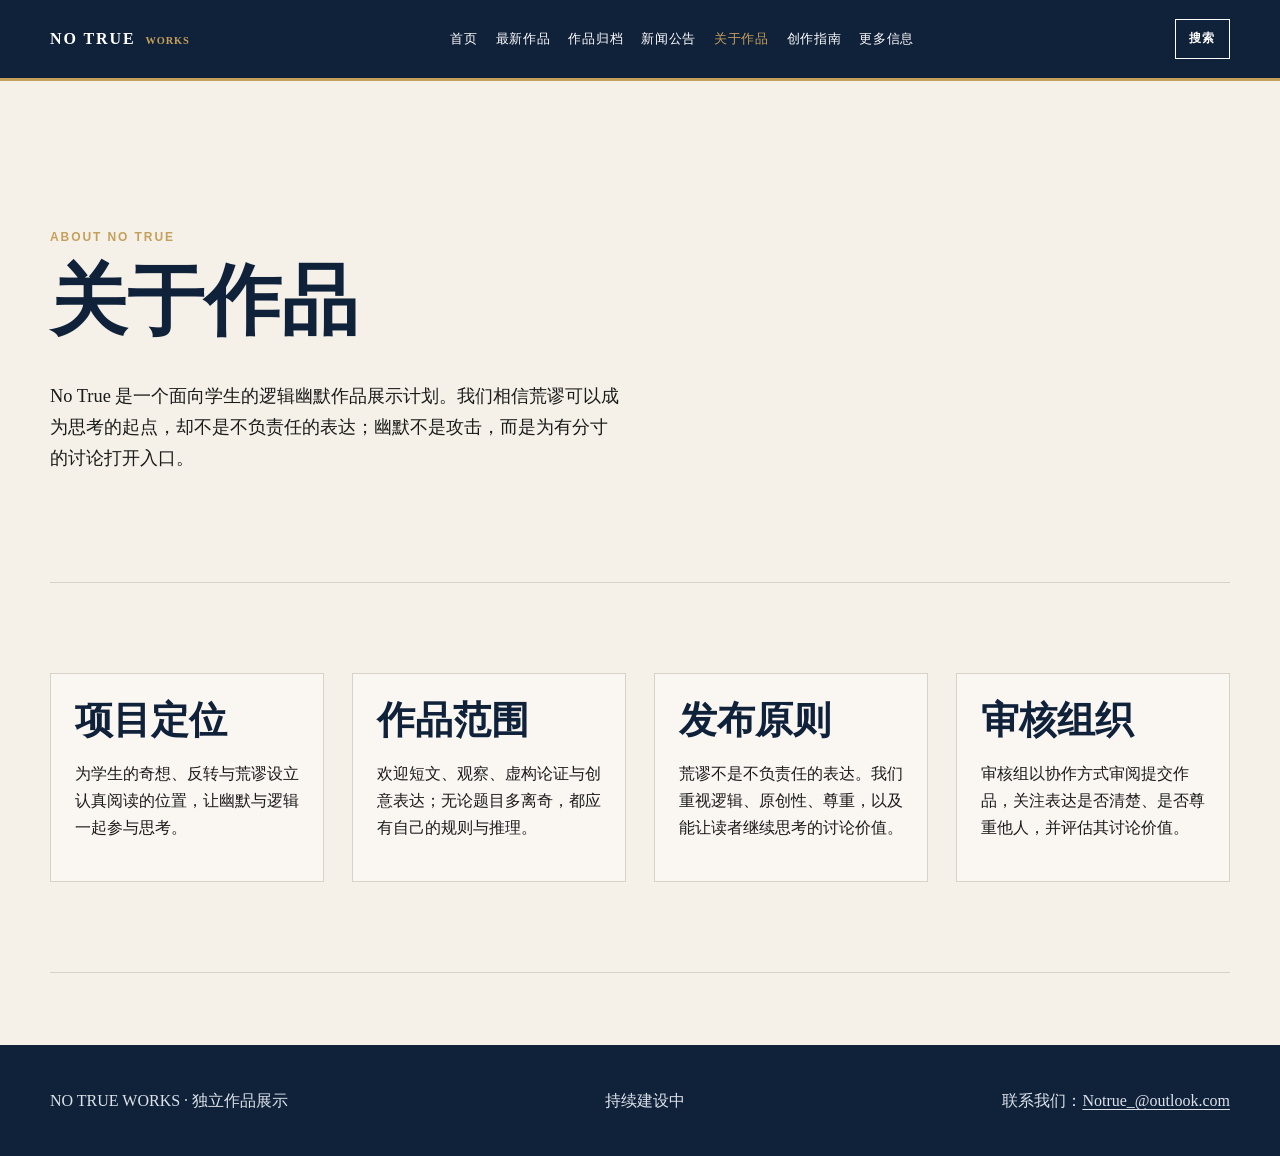
==== commit 45885c14: "修复一些已知问题" ====
--- a/about.html
+++ b/about.html
@@ -2,7 +2,7 @@
 <html lang="zh-CN">
 <head><meta charset="utf-8"><meta name="viewport" content="width=device-width, initial-scale=1"><meta name="description" content="关于 No True 学生逻辑幽默作品的项目定位、作品范围与审核原则。"><title>关于作品｜No True 学生逻辑幽默作品</title><link rel="stylesheet" href="assets/css/styles.css"></head>
 <body>
-  <header class="site-header"><div class="site-shell site-header__inner"><a class="site-brand" href="index.html" aria-label="No True 首页">NO TRUE <small>WORKS</small></a><nav class="site-nav" id="site-navigation" aria-label="主导航"><a href="index.html">首页</a><a href="current-issue.html">最新作品</a><a href="archive.html">作品归档</a><a href="news.html">新闻公告</a><a href="about.html" aria-current="page">关于作品</a><a href="authors.html">创作者指南</a><a href="more-info.html">更多信息</a></nav><div class="header-actions"><button class="search-toggle" type="button" data-search-toggle aria-expanded="false" aria-controls="site-search">搜索</button><button class="menu-toggle" type="button" data-menu-toggle aria-expanded="false" aria-controls="site-navigation">菜单</button></div></div></header>
+  <header class="site-header"><div class="site-shell site-header__inner"><a class="site-brand" href="index.html" aria-label="No True 首页">NO TRUE <small>WORKS</small></a><nav class="site-nav" id="site-navigation" aria-label="主导航"><a href="index.html">首页</a><a href="current-issue.html">最新作品</a><a href="archive.html">作品归档</a><a href="news.html">新闻公告</a><a href="about.html" aria-current="page">关于作品</a><a href="authors.html">创作指南</a><a href="more-info.html">更多信息</a></nav><div class="header-actions"><button class="search-toggle" type="button" data-search-toggle aria-expanded="false" aria-controls="site-search">搜索</button><button class="menu-toggle" type="button" data-menu-toggle aria-expanded="false" aria-controls="site-navigation">菜单</button></div></div></header>
   <div class="search-panel" id="site-search"><div class="site-shell"><form role="search"><label class="sr-only" for="site-search-input">站内搜索</label><input id="site-search-input" type="search" placeholder="内容上线后启用搜索" autocomplete="off"><button class="button" type="submit">搜索</button></form></div></div>
   <main class="site-shell"><section class="homepage-section" aria-labelledby="about-heading"><p class="eyebrow">About No True</p><h1 id="about-heading">关于作品</h1><p class="lede">No True 是一个面向学生的逻辑幽默作品展示计划。我们相信荒谬可以成为思考的起点，却不是不负责任的表达；幽默不是攻击，而是为有分寸的讨论打开入口。</p></section><section class="content-grid homepage-section homepage-section--rule" aria-label="项目框架"><article class="card"><h2>项目定位</h2><p>为学生的奇想、反转与荒谬设立认真阅读的位置，让幽默与逻辑一起参与思考。</p></article><article class="card"><h2>作品范围</h2><p>欢迎短文、观察、虚构论证与创意表达；无论题目多离奇，都应有自己的规则与推理。</p></article><article class="card"><h2>发布原则</h2><p>荒谬不是不负责任的表达。我们重视逻辑、原创性、尊重，以及能让读者继续思考的讨论价值。</p></article><article class="card"><h2>审核组织</h2><p>审核组以协作方式审阅提交作品，关注表达是否清楚、是否尊重他人，并评估其讨论价值。</p></article></section></main>
   <footer class="site-footer"><div class="site-shell site-footer__inner"><p>NO TRUE WORKS · 独立作品展示</p><p>持续建设中</p><p>联系我们：<a href="mailto:Notrue_@outlook.com">Notrue_@outlook.com</a></p></div></footer><button type="button" data-back-to-top aria-label="返回页面顶部">↑</button><p class="local-notice" data-local-notice hidden aria-live="polite" role="status"></p><script src="assets/js/main.js"></script>
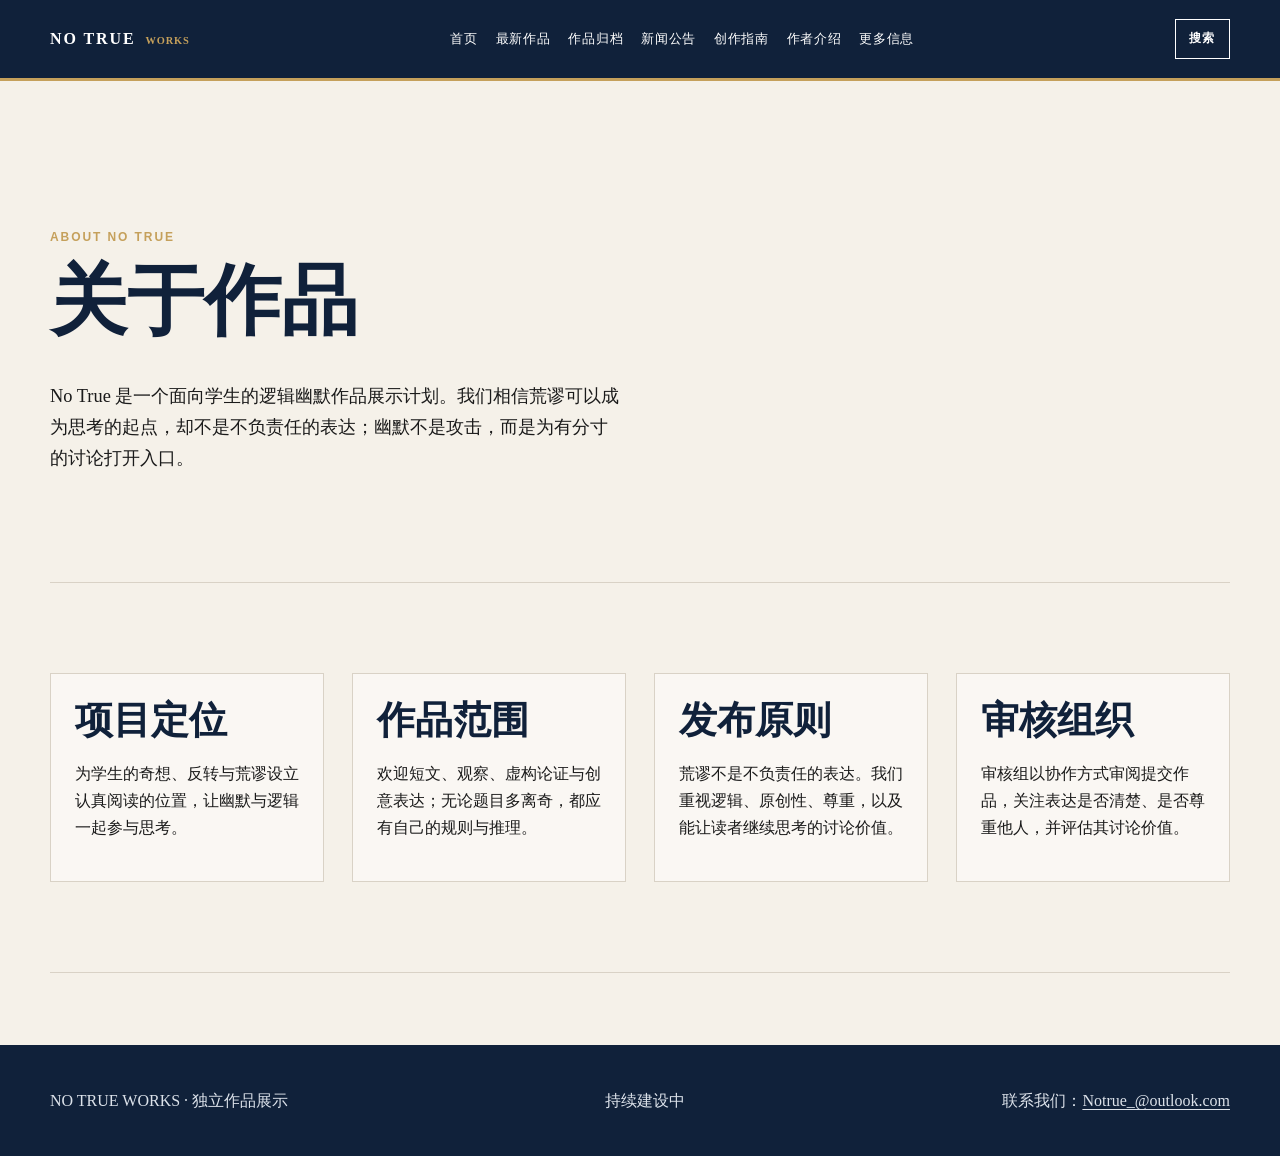
==== commit dea83a43: "修复一些已知问题" ====
--- a/about.html
+++ b/about.html
@@ -2,7 +2,7 @@
 <html lang="zh-CN">
 <head><meta charset="utf-8"><meta name="viewport" content="width=device-width, initial-scale=1"><meta name="description" content="关于 No True 学生逻辑幽默作品的项目定位、作品范围与审核原则。"><title>关于作品｜No True 学生逻辑幽默作品</title><link rel="stylesheet" href="assets/css/styles.css"></head>
 <body>
-  <header class="site-header"><div class="site-shell site-header__inner"><a class="site-brand" href="index.html" aria-label="No True 首页">NO TRUE <small>WORKS</small></a><nav class="site-nav" id="site-navigation" aria-label="主导航"><a href="index.html">首页</a><a href="current-issue.html">最新作品</a><a href="archive.html">作品归档</a><a href="news.html">新闻公告</a><a href="about.html" aria-current="page">关于作品</a><a href="authors.html">创作指南</a><a href="more-info.html">更多信息</a></nav><div class="header-actions"><button class="search-toggle" type="button" data-search-toggle aria-expanded="false" aria-controls="site-search">搜索</button><button class="menu-toggle" type="button" data-menu-toggle aria-expanded="false" aria-controls="site-navigation">菜单</button></div></div></header>
+  <header class="site-header"><div class="site-shell site-header__inner"><a class="site-brand" href="index.html" aria-label="No True 首页">NO TRUE <small>WORKS</small></a><nav class="site-nav" id="site-navigation" aria-label="主导航"><a href="index.html">首页</a><a href="current-issue.html">最新作品</a><a href="archive.html">作品归档</a><a href="news.html">新闻公告</a><a href="authors.html">创作指南</a><a href="author-introductions.html">作者介绍</a><a href="more-info.html">更多信息</a></nav><div class="header-actions"><button class="search-toggle" type="button" data-search-toggle aria-expanded="false" aria-controls="site-search">搜索</button><button class="menu-toggle" type="button" data-menu-toggle aria-expanded="false" aria-controls="site-navigation">菜单</button></div></div></header>
   <div class="search-panel" id="site-search"><div class="site-shell"><form role="search"><label class="sr-only" for="site-search-input">站内搜索</label><input id="site-search-input" type="search" placeholder="内容上线后启用搜索" autocomplete="off"><button class="button" type="submit">搜索</button></form></div></div>
   <main class="site-shell"><section class="homepage-section" aria-labelledby="about-heading"><p class="eyebrow">About No True</p><h1 id="about-heading">关于作品</h1><p class="lede">No True 是一个面向学生的逻辑幽默作品展示计划。我们相信荒谬可以成为思考的起点，却不是不负责任的表达；幽默不是攻击，而是为有分寸的讨论打开入口。</p></section><section class="content-grid homepage-section homepage-section--rule" aria-label="项目框架"><article class="card"><h2>项目定位</h2><p>为学生的奇想、反转与荒谬设立认真阅读的位置，让幽默与逻辑一起参与思考。</p></article><article class="card"><h2>作品范围</h2><p>欢迎短文、观察、虚构论证与创意表达；无论题目多离奇，都应有自己的规则与推理。</p></article><article class="card"><h2>发布原则</h2><p>荒谬不是不负责任的表达。我们重视逻辑、原创性、尊重，以及能让读者继续思考的讨论价值。</p></article><article class="card"><h2>审核组织</h2><p>审核组以协作方式审阅提交作品，关注表达是否清楚、是否尊重他人，并评估其讨论价值。</p></article></section></main>
   <footer class="site-footer"><div class="site-shell site-footer__inner"><p>NO TRUE WORKS · 独立作品展示</p><p>持续建设中</p><p>联系我们：<a href="mailto:Notrue_@outlook.com">Notrue_@outlook.com</a></p></div></footer><button type="button" data-back-to-top aria-label="返回页面顶部">↑</button><p class="local-notice" data-local-notice hidden aria-live="polite" role="status"></p><script src="assets/js/main.js"></script>
--- a/assets/css/styles.css
+++ b/assets/css/styles.css
@@ -171,6 +171,17 @@
 .news-article h1 { max-width: 16ch; }
 .news-article__body { margin-top: 36px; padding-top: 24px; border-top: 3px solid var(--gold); font-size: 1.12rem; }
 
+.work-page { padding-block: 72px; }
+.work-document { max-width: 1040px; }
+.work-document h1 { max-width: 18ch; }
+.work-actions { display: flex; flex-wrap: wrap; align-items: center; gap: 12px; margin: 28px 0; }
+.work-actions .button { text-decoration: none; }
+.pdf-viewer { min-height: min(76vh, 940px); border: 1px solid var(--rule); background: #fff; }
+.pdf-viewer object { display: block; width: 100%; height: min(76vh, 940px); }
+.pdf-viewer p { padding: 28px; }
+.work-card { align-content: start; gap: 8px; }
+.work-card h2, .work-card p { margin: 0; }
+
 .content-grid { display: grid; grid-template-columns: repeat(12, minmax(0, 1fr)); gap: 28px; }
 .content-grid > * { min-width: 0; }
 .content-grid > .card { grid-column: span 3; }
@@ -234,6 +245,8 @@
   .section-heading, .submission-call__inner { align-items: flex-start; flex-direction: column; }
   .issue-preview-grid, .field-list { grid-template-columns: 1fr; }
   .field-intro, .field-list, .release-note { grid-column: 1; }
+  .work-page { padding-block: 48px; }
+  .pdf-viewer, .pdf-viewer object { min-height: 70vh; height: 70vh; }
 }
 
 @media (min-width: 769px) and (max-width: 1080px) {
